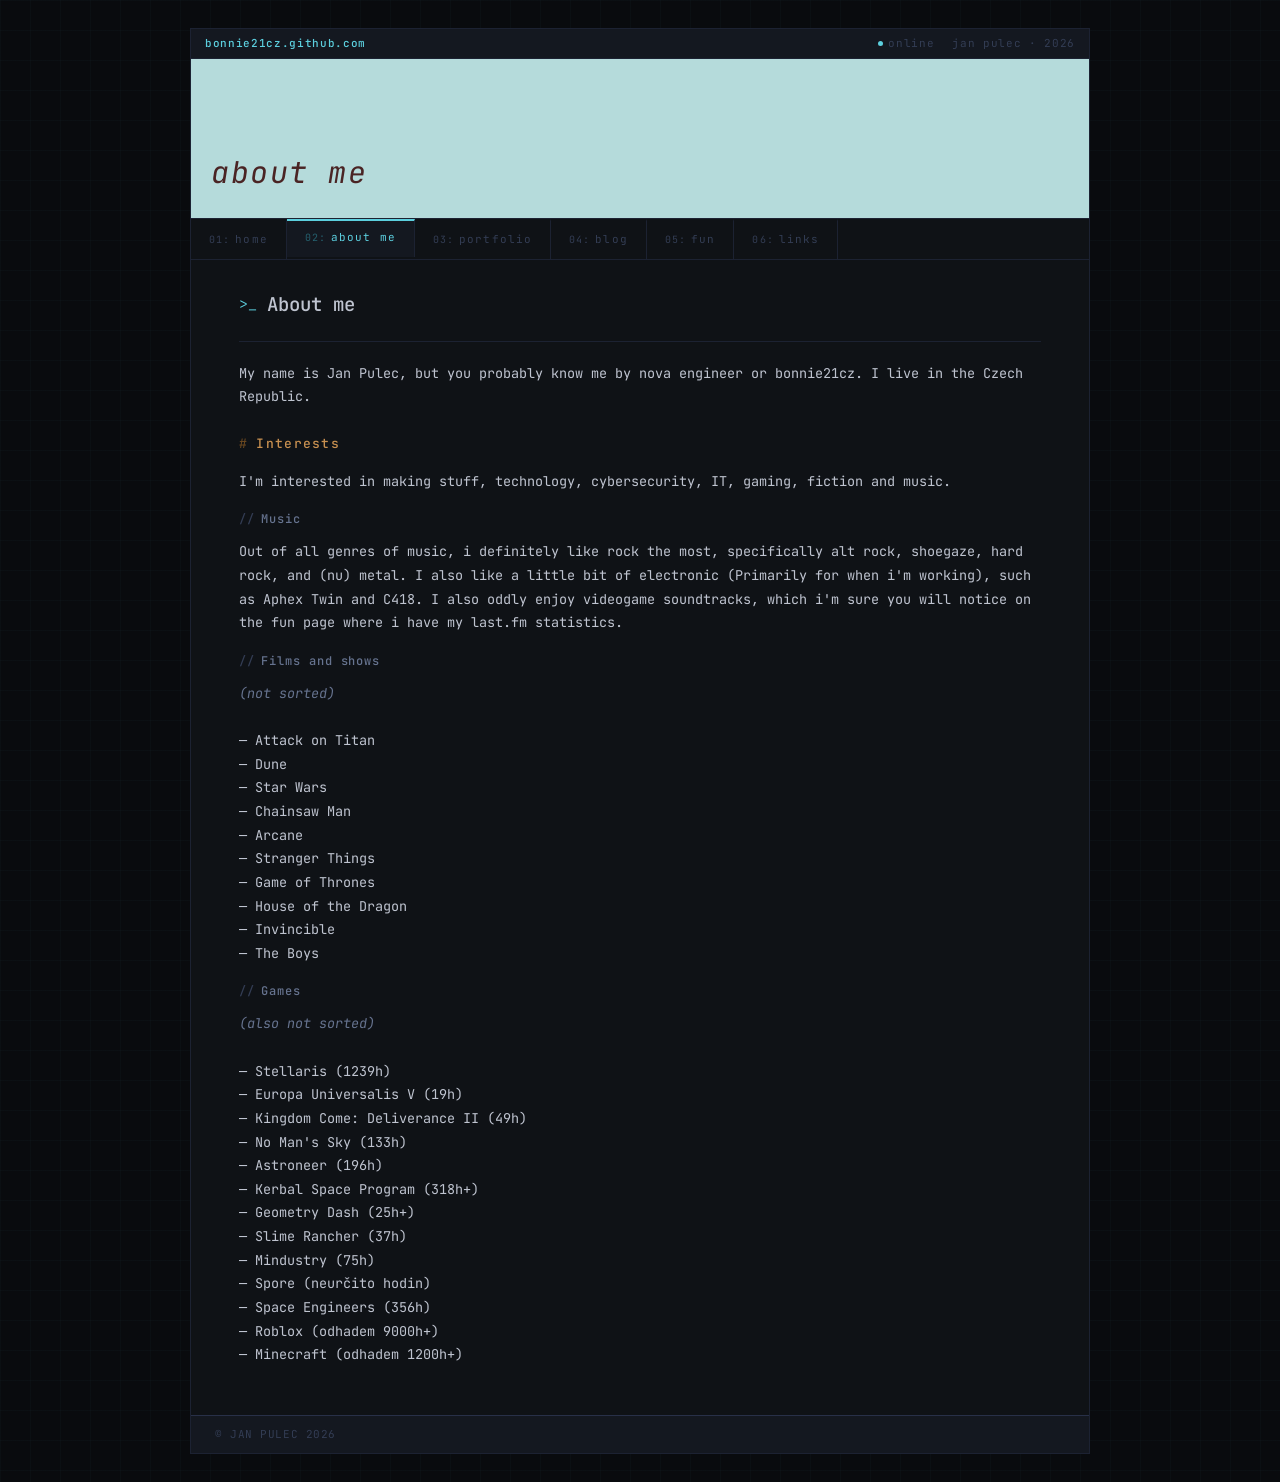
==== aboutme.html @ 2b065699 "improve mobile readability try 2.1" ====
<!DOCTYPE html>
<html lang="cs">

<head>
    <meta charset="UTF-8">
    <title>About Me // bonnie21cz</title>
    <link rel="icon" href="./img/favicon.ico">
    <link href="https://fonts.googleapis.com/css2?family=JetBrains+Mono:ital,wght@0,300;0,400;0,500;0,700;1,400&display=swap" rel="stylesheet">
    <link rel="stylesheet" href="./css/mujstyl.css">
    <meta name="viewport" content="width=device-width, initial-scale=1">
</head>

<body>
    <canvas id="hyperspace"></canvas>

    <div class="container">

        <div class="statusbar">
            <span class="site-id">bonnie21cz.github.com</span>
            <div class="sb-right">
                <span class="online">online</span>
                <span>jan pulec · 2026</span>
            </div>
        </div>

        <header>
            <h3><i>about me</i></h3>
        </header>

        <nav class="topmenu">
            <ul>
                <li><a href="index.html"><span class="tab-n">01:</span>home</a></li>
                <li><a href="aboutme.html" class="selected"><span class="tab-n">02:</span>about me</a></li>
                <li><a href="portfolio.html"><span class="tab-n">03:</span>portfolio</a></li>
                <li><a href="posts.html"><span class="tab-n">04:</span>blog</a></li>
                <li><a href="fun.html"><span class="tab-n">05:</span>fun</a></li>
                <li><a href="links.html"><span class="tab-n">06:</span>links</a></li>
            </ul>
        </nav>

        <div class="container-in">
            <div class="articles">
                <article>
                    <h2>About me </h2>
                    <hr>
                    My name is Jan Pulec, but you probably know me by nova engineer or bonnie21cz. I live in the Czech Republic.

                    <h3>Interests</h3>
                    I'm interested in making stuff, technology, cybersecurity, IT, gaming, fiction and music.

                    <h4>Music</h4>
                    Out of all genres of music, i definitely like rock the most, specifically alt rock, shoegaze, hard rock, and (nu) metal. I also like a little bit of electronic (Primarily for when i'm working), such as Aphex Twin and C418. I also oddly enjoy videogame soundtracks, which i'm sure you will notice on the fun page where i have my last.fm statistics.

                    <h4>Films and shows</h4>
                    <i style="color: var(--text-dim);">(not sorted)</i> <br><br>
                    — Attack on Titan <br>
                    — Dune <br>
                    — Star Wars <br>
                    — Chainsaw Man <br>
                    — Arcane <br>
                    — Stranger Things <br>
                    — Game of Thrones <br>
                    — House of the Dragon <br>
                    — Invincible <br>
                    — The Boys <br>

                    <h4>Games</h4>
                    <i style="color: var(--text-dim);">(also not sorted)</i> <br><br>
                    — Stellaris (1239h) <br>
                    — Europa Universalis V (19h) <br>
                    — Kingdom Come: Deliverance II (49h) <br>
                    — No Man's Sky (133h) <br>
                    — Astroneer (196h) <br>
                    — Kerbal Space Program (318h+) <br>
                    — Geometry Dash (25h+) <br>
                    — Slime Rancher (37h) <br>
                    — Mindustry (75h) <br>
                    — Spore (neurčito hodin) <br>
                    — Space Engineers (356h) <br>
                    — Roblox (odhadem 9000h+) <br>
                    — Minecraft (odhadem 1200h+)
                </article>
            </div>
        </div>

        <footer>
            &copy; JAN PULEC 2026
        </footer>
    </div>

    <script src="js/hyperspace_pozadi.js"></script>
</body>

</html>
---- css/mujstyl.css ----
*, *::before, *::after {
    box-sizing: border-box;
    margin: 0;
    padding: 0;
}

/* paleta */
:root {
    --bg:         #090b0e;
    --surface:    #0f1216;
    --panel:      #141820;
    --border:     #1c2232;
    --border-hi:  #283048;
    --cyan:       #5ccfde;
    --cyan-dim:   #25606e;
    --amber:      #c89050;
    --amber-dim:  #6a4820;
    --text:       #bfc4d0;
    --text-dim:   #66738f;
    --text-muted: #333d54;
}

/* zaklad */
body {
    font-family: 'JetBrains Mono', 'Courier New', monospace;
    font-size: 14px;
    line-height: 1.75;
    color: var(--text);
    background-color: var(--bg);
    background-image:
        linear-gradient(rgba(92, 207, 222, .022) 1px, transparent 1px),
        linear-gradient(90deg, rgba(92, 207, 222, .022) 1px, transparent 1px);
    background-size: 30px 30px;
    min-height: 100vh;
}

/* hyperspace */
#hyperspace {
    position: fixed;
    top: 0;
    left: 0;
    z-index: -1;
}

/* hlavni container */
.container {
    max-width: 900px;
    width: 100%;
    margin: 28px auto;
    background-color: var(--surface);
    border: 1px solid var(--border);
    display: flex;
    flex-direction: column;
} 

/* status */
.statusbar {
    display: flex;
    align-items: center;
    justify-content: space-between;
    padding: 5px 14px;
    background: var(--panel);
    border-bottom: 1px solid var(--border);
    font-size: 11px;
    letter-spacing: .06em;
    color: var(--text-muted);
    user-select: none;
}
.statusbar .site-id {
    color: var(--cyan);
    font-weight: 500;
}
.statusbar .sb-right {
    display: flex;
    align-items: center;
    gap: 18px;
}
.statusbar .online::before {
    content: '';
    display: inline-block;
    width: 5px;
    height: 5px;
    border-radius: 50%;
    background: var(--cyan);
    margin-right: 5px;
    vertical-align: middle;
}

/* header / banner */
header {
    background-color: #b5dbdb;
    background-image: url(../img/logo.jpg);
    background-size: 100% auto;
    background-repeat: no-repeat;
    background-position: center;
    height: 160px;
    overflow: hidden;
    display: flex;
    align-items: flex-end;
    border-bottom: 1px solid var(--border);
}

header h3 {
    color: rgb(255, 255, 255);
    mix-blend-mode: difference;
    font-size: 30px;
    font-style: italic;
    font-weight: 400;
    letter-spacing: .05em;
    padding: 20px 20px;
    margin: 0;
}

/* navigace */
.topmenu {
    background: var(--surface);
    border-bottom: 1px solid var(--border);
}

.topmenu ul {
    list-style: none;
    display: flex;
    margin: 0;
    padding: 0;
}

.topmenu li {
    margin: 0;
}

.topmenu a {
    text-decoration: none;
    color: var(--text-muted);
    font-family: 'JetBrains Mono', monospace;
    font-size: 11px;
    font-weight: 400;
    letter-spacing: .1em;
    padding: 9px 18px;
    display: flex;
    align-items: center;
    gap: 5px;
    border-right: 1px solid var(--border);
    border-top: 2px solid transparent;
    transition: color .15s, background .15s;
    width: auto;
}

.topmenu a:hover {
    color: var(--text);
    background: var(--panel);
}

.topmenu a.selected {
    color: var(--cyan);
    background: var(--panel);
    border-top-color: var(--cyan);
    padding-top: 7px;
}

.topmenu a .tab-n {
    color: var(--text-muted);
    font-size: 10px;
}

.topmenu a.selected .tab-n {
    color: var(--cyan-dim);
}

/* layout */
.container-in {
    display: flex;
    align-items: flex-start;
}

.levy {
    width: 15%;
}

.articles {
    display: flex;
    flex-direction: column;
    padding: 28px 32px;
    flex: 1;
    min-width: 0;
}

/* article */
article {
    background: transparent;
    color: var(--text);
    width: 100%;
    min-width: 0;
    margin-bottom: 20px;
    font-size: 13.5px;
}

article h2 {
    font-size: 19px;
    font-weight: 500;
    color: var(--text);
    margin-bottom: 20px;
    display: flex;
    align-items: center;
    gap: 10px;
}

article h2::before {
    content: '>_';
    color: var(--cyan);
    font-size: 15px;
    font-weight: 300;
}

article h3 {
    font-size: 13px;
    font-weight: 500;
    color: var(--amber);
    letter-spacing: .1em;
    margin: 24px 0 14px;
    display: flex;
    align-items: center;
    gap: 8px;
}

article h3::before {
    content: '#';
    color: var(--amber-dim);
}

article h4 {
    font-size: 12px;
    font-weight: 500;
    color: var(--text-dim);
    letter-spacing: .08em;
    margin: 16px 0 10px;
}

article h4::before {
    content: '//';
    color: var(--text-muted);
    margin-right: 6px;
}

article p {
    color: var(--text);
    line-height: 1.75;
    margin-bottom: 14px;
    max-width: 70ch;
    text-align: left;
}

article a {
    color: var(--cyan);
    text-decoration: none;
}

article a:hover {
    text-decoration: underline;
}

/* tyrkysovy chujoviny */
article b u {
    color: var(--cyan);
    text-decoration: none;
    letter-spacing: .05em;
}

/* hr */
hr {
    border: none;
    border-top: 1px solid var(--border);
    margin: 20px 0;
}

/* video */
video {
    border-radius: 4px;
    border: 1px solid var(--border-hi);
    transition: border-color .15s;
}

video:hover {
    border-color: var(--cyan-dim);
}

/* linkovy obrazky */
.linkimg {
    border-radius: 4px;
    margin-right: 3px;
}

.linkdiv {
    display: flex;
    justify-content: left;
    height: 20px;
    padding: 5px;
}

/* Last.fm widget */
#lastfm {
    display: flex;
    gap: 12px;
    align-items: center;
    font-size: 13px;
}

#cover {
    width: 80px;
    height: 80px;
    border-radius: 4px;
    border: 1px solid var(--border-hi);
}

#track {
    font-size: 13px;
    color: var(--text);
}

#time {
    font-size: 12px;
    color: var(--text-dim);
}

/* Music top listy */
.top-list {
    display: grid;
    grid-template-columns: repeat(auto-fill, minmax(150px, 1fr));
    gap: 12px;
    margin-top: 8px;
}

.top-item-with-image {
    display: flex;
    flex-direction: column;
    align-items: center;
    text-align: center;
    background: rgba(92, 207, 222, .04);
    border: 1px solid var(--border);
    padding: 10px;
    border-radius: 4px;
    transition: background .12s, border-color .12s;
}

.top-item-with-image:hover {
    background: rgba(92, 207, 222, .08);
    border-color: var(--border-hi);
}

.top-item-no-image {
    display: flex;
    align-items: center;
    padding: 8px 14px;
    margin-bottom: 5px;
    background: rgba(92, 207, 222, .03);
    border-left: 2px solid var(--border-hi);
    border-radius: 0 4px 4px 0;
    font-size: 13px;
    transition: border-color .12s, background .12s;
}

.top-item-no-image:hover {
    border-left-color: var(--cyan);
    background: rgba(92, 207, 222, .07);
}

.play-count {
    font-size: 11px;
    color: var(--text-dim);
}

.rank {
    font-weight: 500;
    font-size: 12px;
    color: var(--text-muted);
    margin-right: 10px;
    min-width: 20px;
}

.top-item img {
    width: 60px;
    height: 60px;
    border-radius: 4px;
    margin-bottom: 6px;
}

.top-item a {
    color: var(--cyan);
    text-decoration: none;
    font-size: 12px;
    font-weight: 500;
}

.top-item a:hover {
    text-decoration: underline;
}

/* Footer */
footer {
    background: var(--panel);
    border-top: 1px solid var(--border-hi);
    padding: 9px 24px;
    display: flex;
    justify-content: space-between;
    align-items: center;
    font-size: 11px;
    letter-spacing: .05em;
    color: var(--text-muted);
    height: auto;
}


@media (max-width: 1000px) {
    .container {
        width: 100%;
        margin: 0;
        border-left: none;
        border-right: none;
    }
}

@media (max-width: 680px) {
    .topmenu ul {
        flex-wrap: wrap;
    }

    .topmenu a {
        border-right: none;
        border-bottom: 1px solid var(--border);
        font-size: 10px;
        padding: 8px 12px;
    }

    .levy {
        display: none;
    }

    .articles {
        padding: 20px 18px;
    }

    header {
        height: 110px;
    }

    header h3 {
        font-size: 22px;
        padding: 14px 14px;
    }

    .statusbar .sb-right {
        gap: 10px;
    }

    .top-list {
        grid-template-columns: repeat(auto-fill, minmax(120px, 1fr));
    }

    #lastfm {
        flex-wrap: wrap;
    }

    footer {
        flex-direction: column;
        align-items: flex-start;
        gap: 4px;
        padding: 10px 14px;
    }
}

@media (max-width: 480px) {
    body {
        font-size: 30px;
    }

    article p {
        font-size: 21px;
        line-height: 1.85;
    }

    article h2 {
        font-size: 23px;
    }

    article h3 {
        font-size: 23px;
    }
}

@media (min-width: 1200px) {
    .articles {
        padding: 28px 48px;
    }

    .levy {
        width: 180px;
    }
}
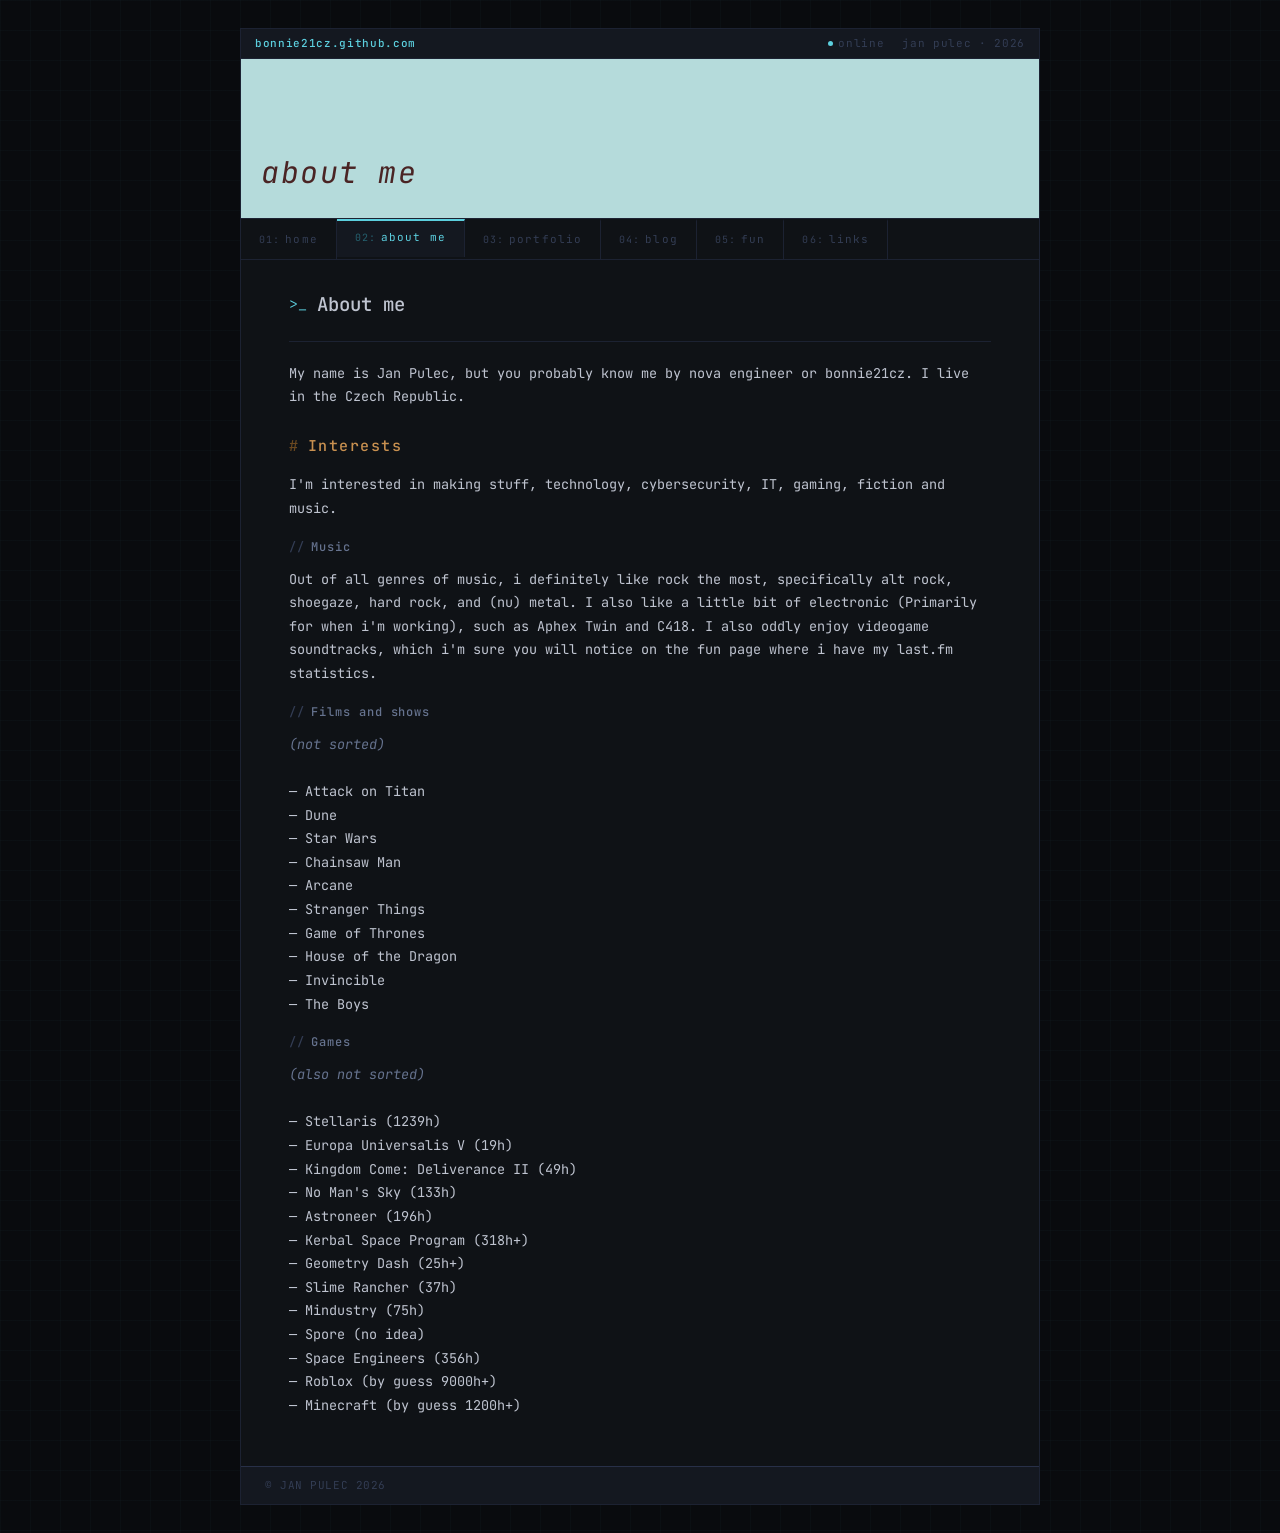
==== commit 710925a9: "small tweaks" ====
--- a/aboutme.html
+++ b/aboutme.html
@@ -75,10 +75,10 @@
                     — Geometry Dash (25h+) <br>
                     — Slime Rancher (37h) <br>
                     — Mindustry (75h) <br>
-                    — Spore (neurčito hodin) <br>
+                    — Spore (no idea) <br>
                     — Space Engineers (356h) <br>
-                    — Roblox (odhadem 9000h+) <br>
-                    — Minecraft (odhadem 1200h+)
+                    — Roblox (by guess 9000h+) <br>
+                    — Minecraft (by guess 1200h+)
                 </article>
             </div>
         </div>
--- a/css/mujstyl.css
+++ b/css/mujstyl.css
@@ -44,7 +44,7 @@
 
 /* hlavni container */
 .container {
-    max-width: 900px;
+    max-width: 800px;
     width: 100%;
     margin: 28px auto;
     background-color: var(--surface);
@@ -212,7 +212,7 @@
 }
 
 article h3 {
-    font-size: 13px;
+    font-size: 15px;
     font-weight: 500;
     color: var(--amber);
     letter-spacing: .1em;
@@ -277,6 +277,8 @@
     border-radius: 4px;
     border: 1px solid var(--border-hi);
     transition: border-color .15s;
+    max-width: 100%;
+    
 }
 
 video:hover {
@@ -409,7 +411,7 @@
 }
 
 
-@media (max-width: 1000px) {
+@media (max-width: 800px) {
     .container {
         width: 100%;
         margin: 0;
@@ -469,20 +471,20 @@
 
 @media (max-width: 480px) {
     body {
-        font-size: 30px;
+        font-size: 1px;
     }
 
     article p {
-        font-size: 21px;
+        font-size: 16px;
         line-height: 1.85;
     }
 
     article h2 {
-        font-size: 23px;
+        font-size: 18px;
     }
 
     article h3 {
-        font-size: 23px;
+        font-size: 16px;
     }
 }
 
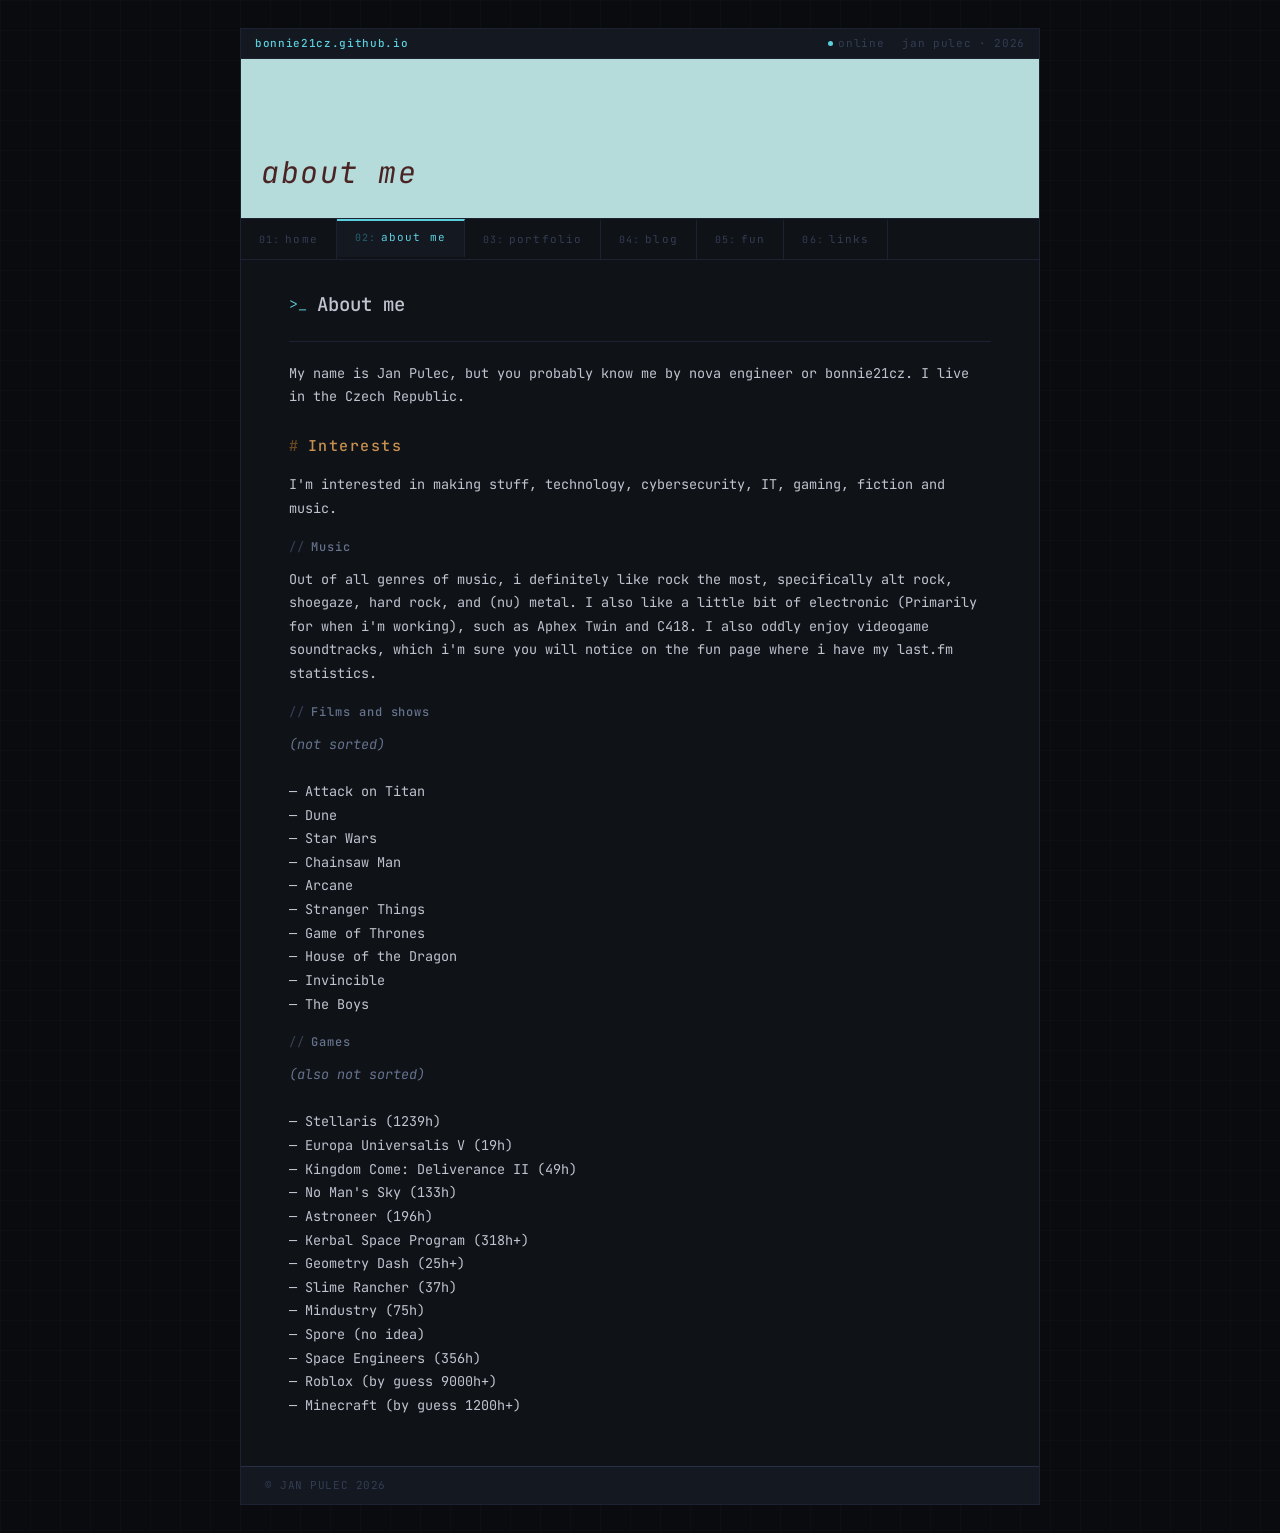
==== commit 1ccc4616: "change .com to .io" ====
--- a/aboutme.html
+++ b/aboutme.html
@@ -16,7 +16,7 @@
     <div class="container">
 
         <div class="statusbar">
-            <span class="site-id">bonnie21cz.github.com</span>
+            <span class="site-id">bonnie21cz.github.io</span>
             <div class="sb-right">
                 <span class="online">online</span>
                 <span>jan pulec · 2026</span>
